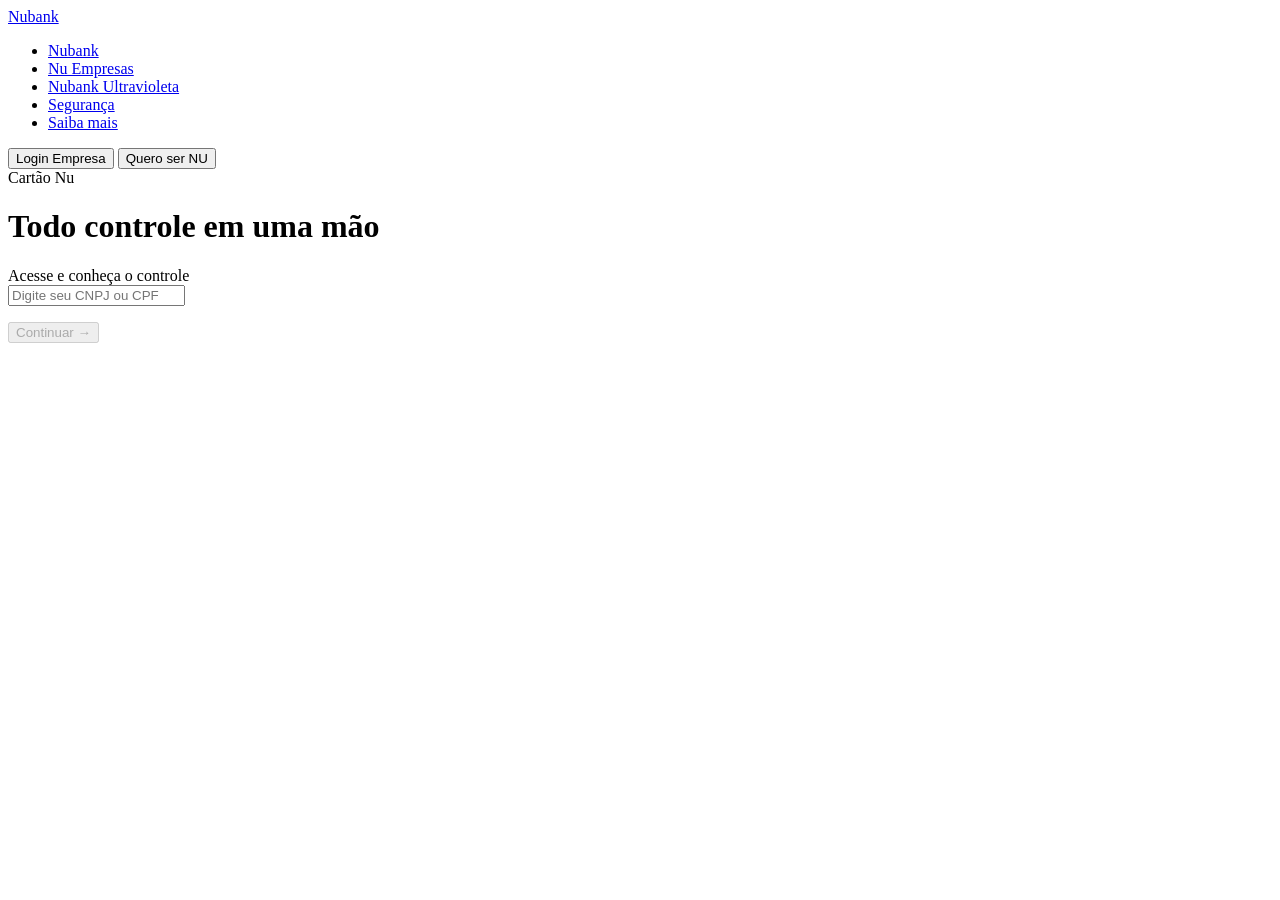
==== acessa_btn.html @ 83c12289 "botões" ====
<!DOCTYPE html>
<html lang="pt-br">
<head>
    <meta charset="UTF-8">
    <meta name="viewport" content="width=device-width, initial-scale=1.0">
    <title>Veja o seu futuro na sua mão | Nubank</title>
</head>
<body>
    <header>
        <div class="menu">
            <div class="logo"><a href="index.html">Nubank</a></div>
            <ul class="logo_links">
                <li><a href="acessa_nubank.html">Nubank</a></li>
                <li><a href="acessa_nubank_Empesa.html">Nu Empresas</a></li>
                <li><a href="acessa_nubank_ultravioleta.html">Nubank Ultravioleta</a></li>
                <li><a href="#">Segurança</a></li>
                <li><a href="#">Saiba mais</a></li>
            </ul>
            <div class="nav_buttons">
                <a href="acessa_nubank_Empesa.html"><button class="btn_login">Login Empresa</button></a>
                <button class="btn_NU">Quero ser NU</button>
            </div>
        </div>
    </header>

     <main class="split-screen">
        <div class="left-side">
            <div class="form-content">
                <span class="purple-tag">Cartão Nu</span>
                <h1>Todo controle em uma mão</h1>

                <div class="input-card">
                    <label>Acesse e conheça o controle</label>
                    <div class="input-group">
                        <input type="text" id="cnpj-cpf" placeholder="Digite seu CNPJ ou CPF" maxlength="18">
                        <p id="error-message" class="error-text"></p>
                    </div>
                    <button id="id-submit" class="btn-large" disabled>
                        Continuar
                        <span class="arrow">→</span>
                    </button>
                </div>
            </div>
        </div>

        

     </main>
</body>
</html>
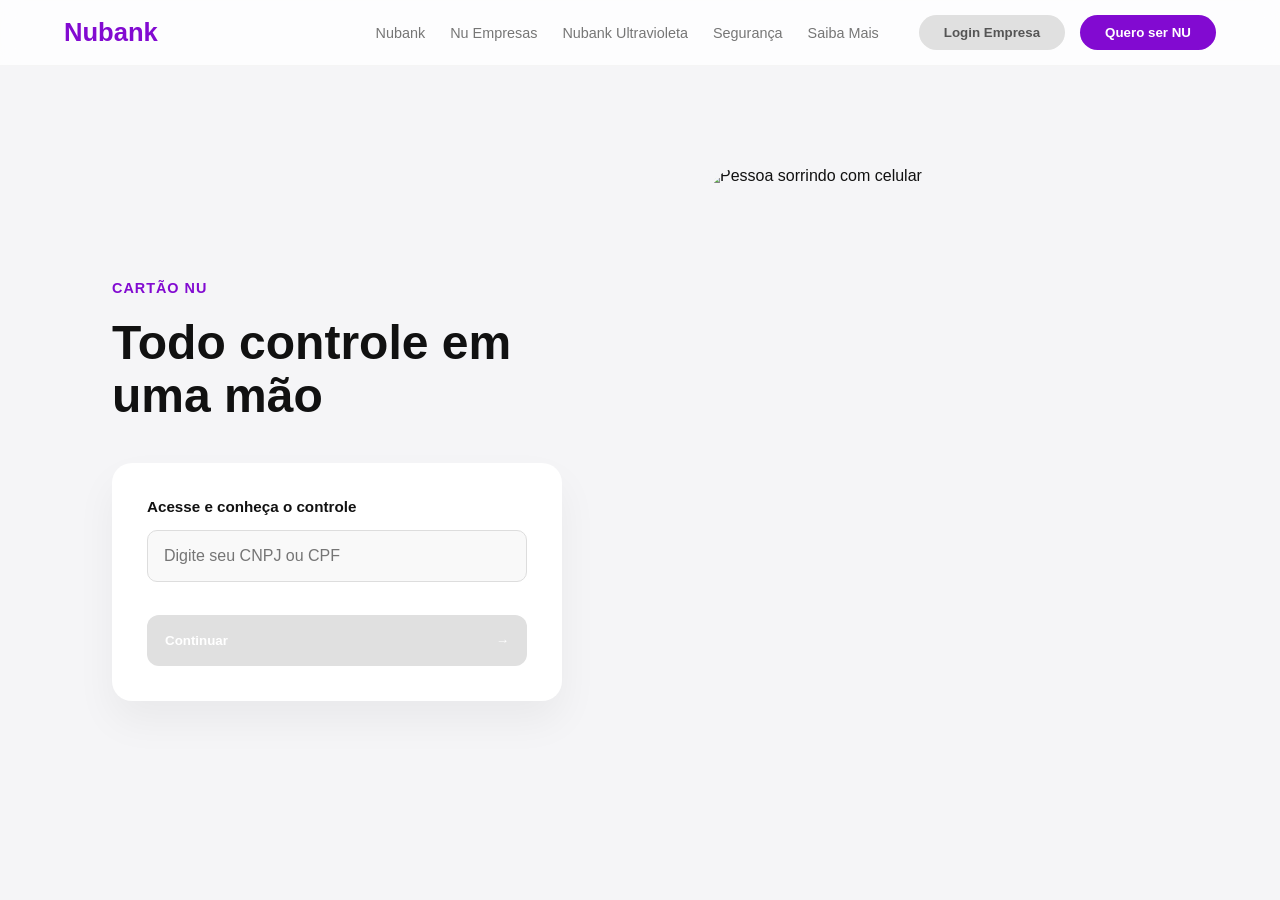
==== commit 225bea34: "pagina de segurança feito" ====
--- a/acessa_btn.html
+++ b/acessa_btn.html
@@ -4,6 +4,7 @@
     <meta charset="UTF-8">
     <meta name="viewport" content="width=device-width, initial-scale=1.0">
     <title>Veja o seu futuro na sua mão | Nubank</title>
+    <link rel="stylesheet" href="css/acesso.css">
 </head>
 <body>
     <header>
@@ -13,12 +14,12 @@
                 <li><a href="acessa_nubank.html">Nubank</a></li>
                 <li><a href="acessa_nubank_Empesa.html">Nu Empresas</a></li>
                 <li><a href="acessa_nubank_ultravioleta.html">Nubank Ultravioleta</a></li>
-                <li><a href="#">Segurança</a></li>
-                <li><a href="#">Saiba mais</a></li>
+                <li><a href="seguranca.html">Segurança</a></li>
+                <li><a href="#">Saiba Mais</a></li>
             </ul>
             <div class="nav_buttons">
                 <a href="acessa_nubank_Empesa.html"><button class="btn_login">Login Empresa</button></a>
-                <button class="btn_NU">Quero ser NU</button>
+                <a href="acessa_btn.html"><button class="btn_NU">Quero ser NU</button></a>
             </div>
         </div>
     </header>
@@ -43,7 +44,11 @@
             </div>
         </div>
 
-        
+        <div class="right-side">
+            <div class="hero-image-container">
+               <img src="https://statics.otvfoco.com.br/2023/09/Pessoa-feliz-segurando-cartao-do-Nubank.jpg" alt="Pessoa sorrindo com celular">
+            </div>
+        </div>
 
      </main>
 </body>
--- a/css/acesso.css
+++ b/css/acesso.css
@@ -0,0 +1,221 @@
+@charset "UTF-8";
+
+:root {
+    --bg-color: #f5f5f7;
+    --nu-purple: linear-gradient(135deg, #820AD1, #4E067D);
+    --nu-silver: linear-gradient(135deg, #CFD9DF, #A1B0C1);
+    --nu-black: linear-gradient(135deg, #2D2D2D, #000000);
+    --current-card: var(--nu-purple);
+    --transition-fancy: all 0.6s cubic-bezier(0.23, 1, 0.32, 1);
+}
+
+* { 
+    margin: 0;
+    padding: 0; 
+    box-sizing: border-box; 
+    font-family: 'Inter', sans-serif; 
+}
+
+body { 
+    background-color: var(--bg-color); 
+    color: #111; 
+    min-height: 100vh; 
+    overflow-x: hidden; 
+}
+
+header { 
+    width: 100%; 
+    background: rgba(255, 255, 255, 0.8); 
+    backdrop-filter: blur(10px);
+    -webkit-backdrop-filter: blur(10px);
+    position: fixed; 
+    top: 0; 
+    z-index: 1000; 
+    border-bottom: 1px solid rgba(238, 238, 238, 0.5); 
+}
+
+.menu { 
+    display: flex; 
+    align-items: center; 
+    padding: 15px 5%; 
+    max-width: 1400px; 
+    margin: 0 auto; 
+}
+
+.logo { 
+    text-decoration: none;
+    display: inline-block;
+    color: #820AD1; 
+    font-weight: bold; 
+    font-size: 1.6rem;
+    margin-right: auto; 
+}
+
+.logo a {
+    text-decoration: none; /* Garante que o link dentro da div não tenha sublinhado */
+    color: inherit;        /* Faz o link herdar a cor roxa da classe .logo */
+}
+
+/* Opcional: mantém a cor roxa mesmo após clicar (visitado) */
+.logo a:visited {
+    color: #820AD1;
+}
+
+.logo_links { 
+    display: flex; 
+    list-style: none; 
+    gap: 25px; 
+    margin-right: 40px; 
+}
+
+.logo_links a { 
+    text-decoration: none; 
+    color: #767676; 
+    font-weight: 500; 
+    font-size: 0.9rem; 
+    transition: 0.3s; 
+}
+
+.logo_links a:hover { color: #820AD1; }
+
+.nav_buttons { 
+    display: flex; 
+    gap: 15px; 
+}
+
+.btn_login, .btn_NU { 
+    padding: 10px 25px; 
+    border-radius: 25px; 
+    border: none; 
+    font-weight: 600; 
+    cursor: pointer; 
+    white-space: nowrap; 
+}
+
+.btn_login { 
+    background: #e0e0e0; 
+    color: #555; 
+}
+
+.btn_NU { 
+    background: #820AD1; 
+    color: white; 
+    transition: var(--transition-fancy);
+}
+
+.btn_NU:hover { 
+    transform: scale(1.05); 
+    box-shadow: 0 10px 20px rgba(130, 10, 209, 0.2); 
+}
+
+.split-screen {
+    display: flex;
+    width: 100%;
+    height: 100vh;
+    padding-top: 80px;
+}
+
+.left-side {
+    flex: 1;
+    display: flex;
+    align-items: center;
+    justify-content: center;
+    padding: 0 5%;
+}
+
+.form-content {
+    max-width: 450px;
+    width: 100%;
+}
+
+.purple-tag {
+    color: #820AD1;
+    font-weight: 700;
+    font-size: 0.9rem;
+    text-transform: uppercase;
+    letter-spacing: 1px;
+}
+
+h1 {
+    font-size: 3rem;
+    line-height: 1.1;
+    margin: 20px 0 40px;
+}
+
+.input-card {
+    background: white;
+    padding: 35px;
+    border-radius: 20px;
+    box-shadow: 0 20px 40px rgba(0,0,0,0.05);
+}
+
+.input-card label {
+    display: block;
+    margin-bottom: 15px;
+    font-weight: 600;
+    font-size: 0.95rem;
+}
+
+input {
+    width: 100%;
+    padding: 16px;
+    border: 1px solid #ddd;
+    border-radius: 10px;
+    background: #f9f9f9;
+    font-size: 1rem;
+    outline: none;
+    transition: 0.3s;
+}
+
+input:focus {
+    border-color: #820AD1;
+}
+
+.error-text {
+    color: #e53935;
+    font-size: 0.8rem;
+    margin-top: 8px;
+    min-height: 15px;
+}
+
+.btn-large {
+    width: 100%;
+    background: #820AD1;
+    color: white;
+    border: none;
+    padding: 18px;
+    border-radius: 12px;
+    font-weight: 700;
+    display: flex;
+    justify-content: space-between;
+    align-items: center;
+    cursor: pointer;
+    margin-top: 10px;
+    transition: 0.3s;
+}
+
+.btn-large:disabled {
+    background: #e0e0e0;
+    cursor: not-allowed;
+}
+
+.right-side {
+    flex: 1;
+    display: flex;
+    align-items: center;
+    justify-content: center;
+    padding: 30px;
+}
+
+.hero-image-container {
+    width: 100%;
+    height: 85%;
+    border-radius: 40px;
+    overflow: hidden;
+}
+
+.hero-image-container img {
+    width: 100%;
+    height: 100%;
+    object-fit: cover;
+}
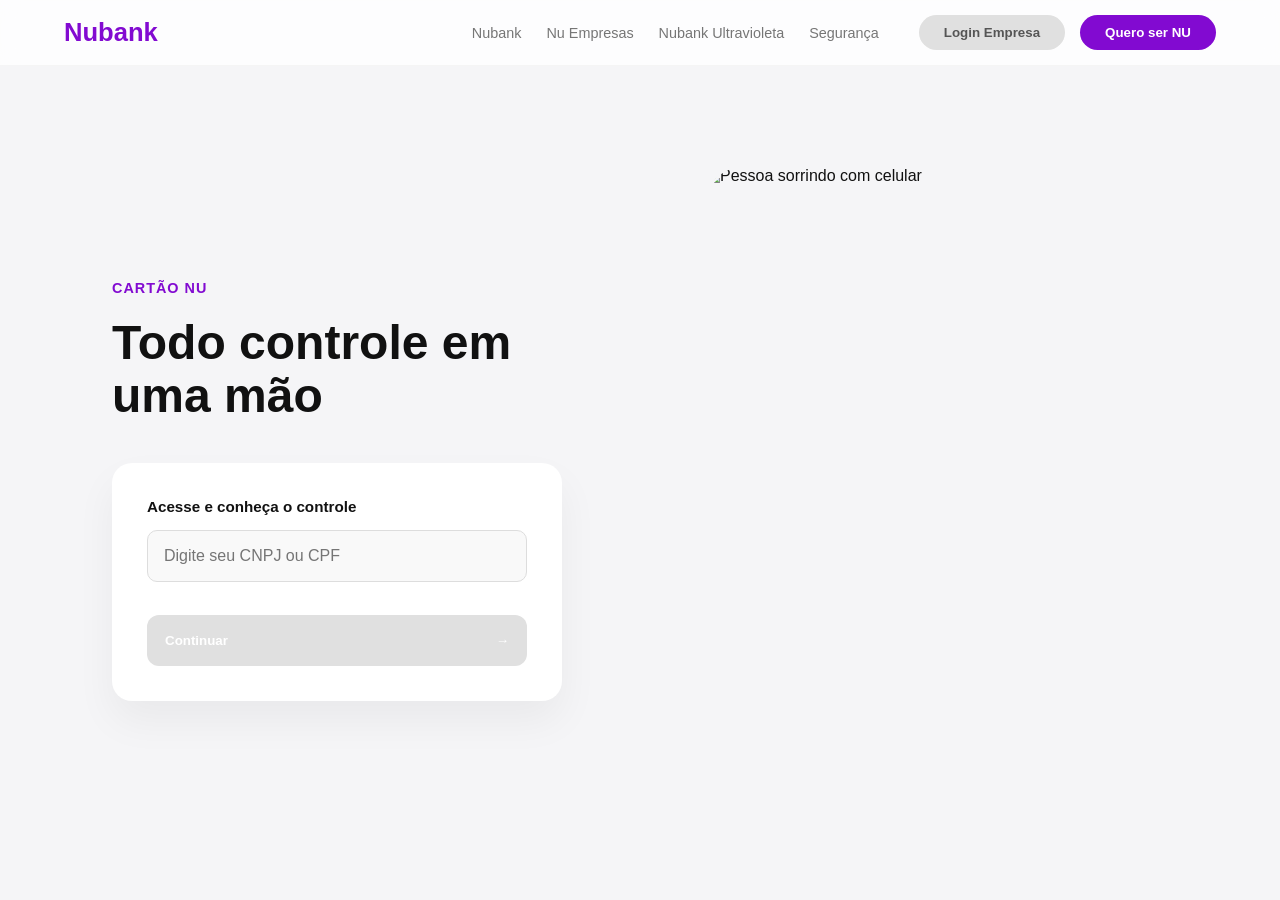
==== commit 6231116a: "." ====
--- a/acessa_btn.html
+++ b/acessa_btn.html
@@ -15,7 +15,6 @@
                 <li><a href="acessa_nubank_Empesa.html">Nu Empresas</a></li>
                 <li><a href="acessa_nubank_ultravioleta.html">Nubank Ultravioleta</a></li>
                 <li><a href="seguranca.html">Segurança</a></li>
-                <li><a href="#">Saiba Mais</a></li>
             </ul>
             <div class="nav_buttons">
                 <a href="acessa_nubank_Empesa.html"><button class="btn_login">Login Empresa</button></a>
